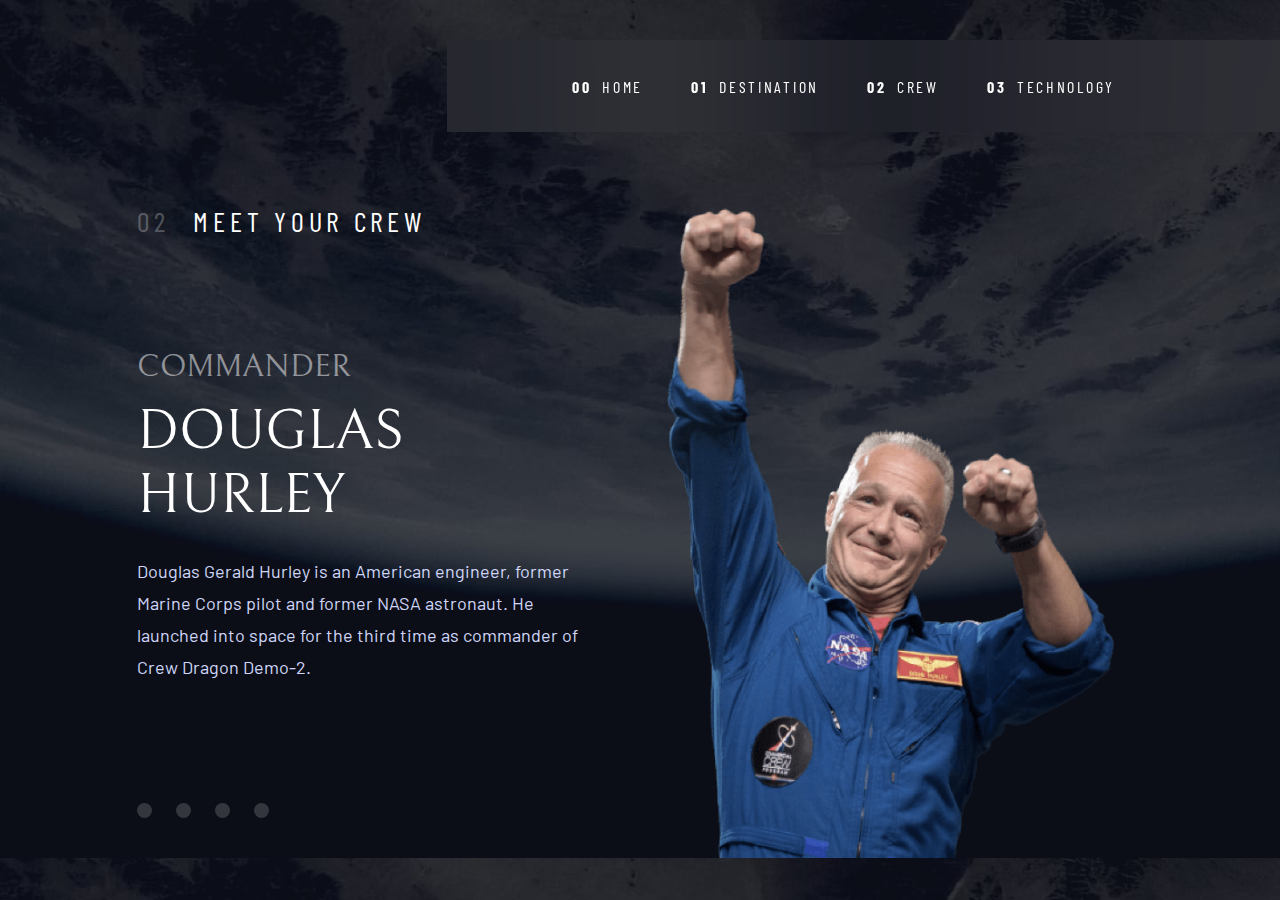
==== starter-code/pages/crew.html @ b577bd32 "finalizando estilizacao desktop, e boa parte do responsivo, criando funcionalidades da pagina destin" ====
<!DOCTYPE html>
<html lang="en">
<head>
  <meta charset="UTF-8">
  <meta name="viewport" content="width=device-width, initial-scale=1.0">

  <link rel="icon" type="image/png" sizes="32x32" href="./assets/favicon-32x32.png">
  
  <title>Frontend Mentor | Space tourism website</title>

  <!--css and fonts-->
  <link rel="stylesheet" href="../css/style.css">

  <link rel="preconnect" href="https://fonts.googleapis.com">
  <link rel="preconnect" href="https://fonts.gstatic.com" crossorigin>
  <link href="https://fonts.googleapis.com/css2?family=Barlow&family=Barlow+Condensed&family=Bellefair&display=swap" rel="stylesheet">

</head>
<body id="crew">
  <header>
    <div class="header">
      <div class="logo">
        <a href="../../index.html"><img src="../../assets/shared/logo.svg" alt=""></a>
      </div>
      <nav class="menu">
        <ul>
          <li><a href="../index.html"><span class="menu-num">00</span> Home</a></li>
          <li><a href="./destination.html"><span class="menu-num">01</span> Destination</a></li>
          <li><a href="./crew.html"><span class="menu-num">02</span> Crew</a></li>
          <li><a href="./technology.html"><span class="menu-num">03</span> Technology</a></li>
        </ul>
      </nav>
    </div>
  </header>

  <main>
    <div class="crew">
      <h5 class="crew-meet font-h5"><span class="">02</span>Meet your crew</h5>
      <div class="crew-conteudo">
        <div class="crew-official">
          <h4 class="crew-role font-h4">Commander</h4>
          <h3 class="crew-name font-h3">Douglas Hurley</h3>
          <p class="crew-descricao cor-terciaria">
            Douglas Gerald Hurley is an American engineer, former Marine Corps pilot 
            and former NASA astronaut. He launched into space for the third time as 
            commander of Crew Dragon Demo-2.
          </p>
            <ul class="crew-lista">
              <li></li>
              <li></li>
              <li></li>
              <li></li>
            </ul>
        </div>
      </div>
      <div class="crew-people">
        <div class="crew-img">
          <img src="../assets/crew/image-douglas-hurley.png" alt="Douglas Hurley">
        </div>
      </div>
    </div>
  </main>
  
</body>
</html>
---- starter-code/css/style.css ----
@import '../css/utilidades/cores-fonts.css';
@import '../css/global/global.css';
@import '../css/global/header.css';

@import '../css/home.css';

@import '../css/pages/destination.css';
@import '../css/pages/crew.css';
@import '../css/pages/technology.css';
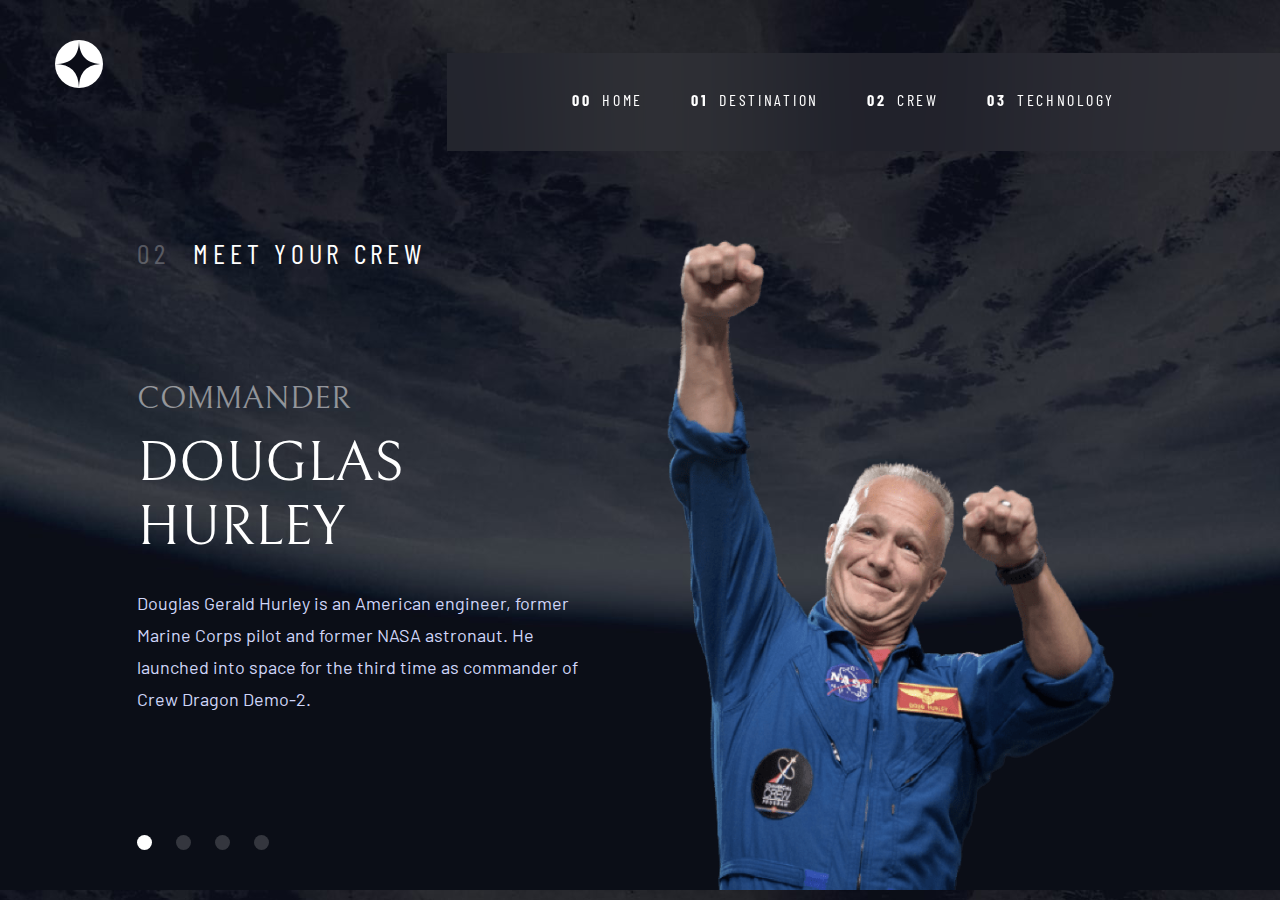
==== commit 7b6cac30: "finalizando todas as funcionalidades do site" ====
--- a/starter-code/pages/crew.html
+++ b/starter-code/pages/crew.html
@@ -20,10 +20,11 @@
   <header>
     <div class="header">
       <div class="logo">
-        <a href="../../index.html"><img src="../../assets/shared/logo.svg" alt=""></a>
+        <a href="../index.html"><img src="../assets/shared/logo.svg" alt=""></a>
       </div>
       <nav class="menu">
-        <ul>
+        <button id="btn-mobile"><img src="../assets/shared/icon-hamburger.svg" alt=""></button>
+        <ul id="menu-lista">
           <li><a href="../index.html"><span class="menu-num">00</span> Home</a></li>
           <li><a href="./destination.html"><span class="menu-num">01</span> Destination</a></li>
           <li><a href="./crew.html"><span class="menu-num">02</span> Crew</a></li>
@@ -46,10 +47,10 @@
             commander of Crew Dragon Demo-2.
           </p>
             <ul class="crew-lista">
-              <li></li>
-              <li></li>
-              <li></li>
-              <li></li>
+              <li id="douglas hurley" class="crew-ativo"></li>
+              <li id="mark shuttleworth"></li>
+              <li id="victor glover"></li>
+              <li id="anousheh ansari"></li>
             </ul>
         </div>
       </div>
@@ -61,5 +62,7 @@
     </div>
   </main>
   
+  <script type="module" src="../script/crew.js"></script>
+  <script src="../script/index.js"></script>
 </body>
 </html>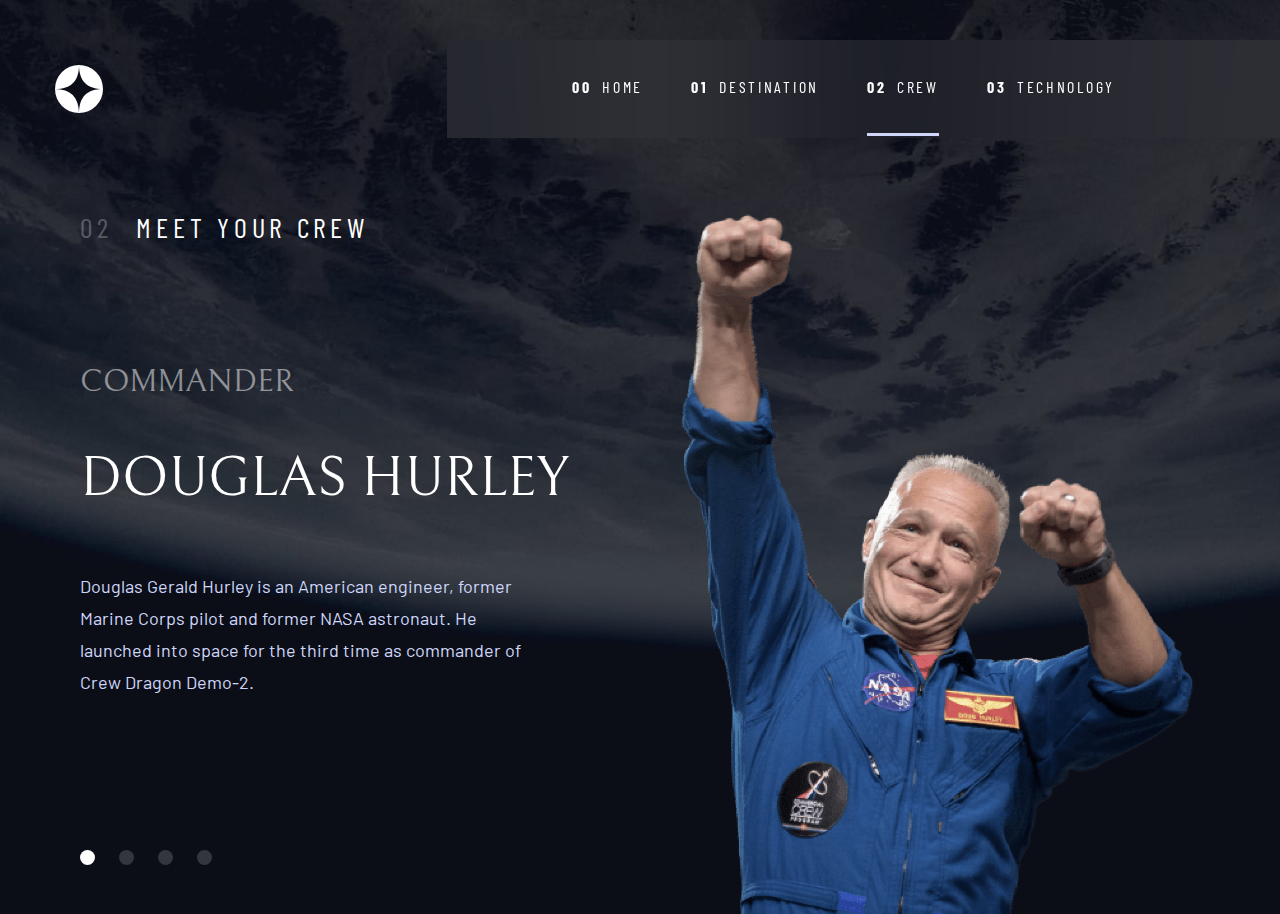
==== commit 8c4a58be: "finalização do site space turism com todas as funcionalidades" ====
--- a/starter-code/pages/crew.html
+++ b/starter-code/pages/crew.html
@@ -4,7 +4,7 @@
   <meta charset="UTF-8">
   <meta name="viewport" content="width=device-width, initial-scale=1.0">
 
-  <link rel="icon" type="image/png" sizes="32x32" href="./assets/favicon-32x32.png">
+  <link rel="icon" type="image/png" sizes="32x32" href="../assets/favicon-32x32.png">
   
   <title>Frontend Mentor | Space tourism website</title>
 
